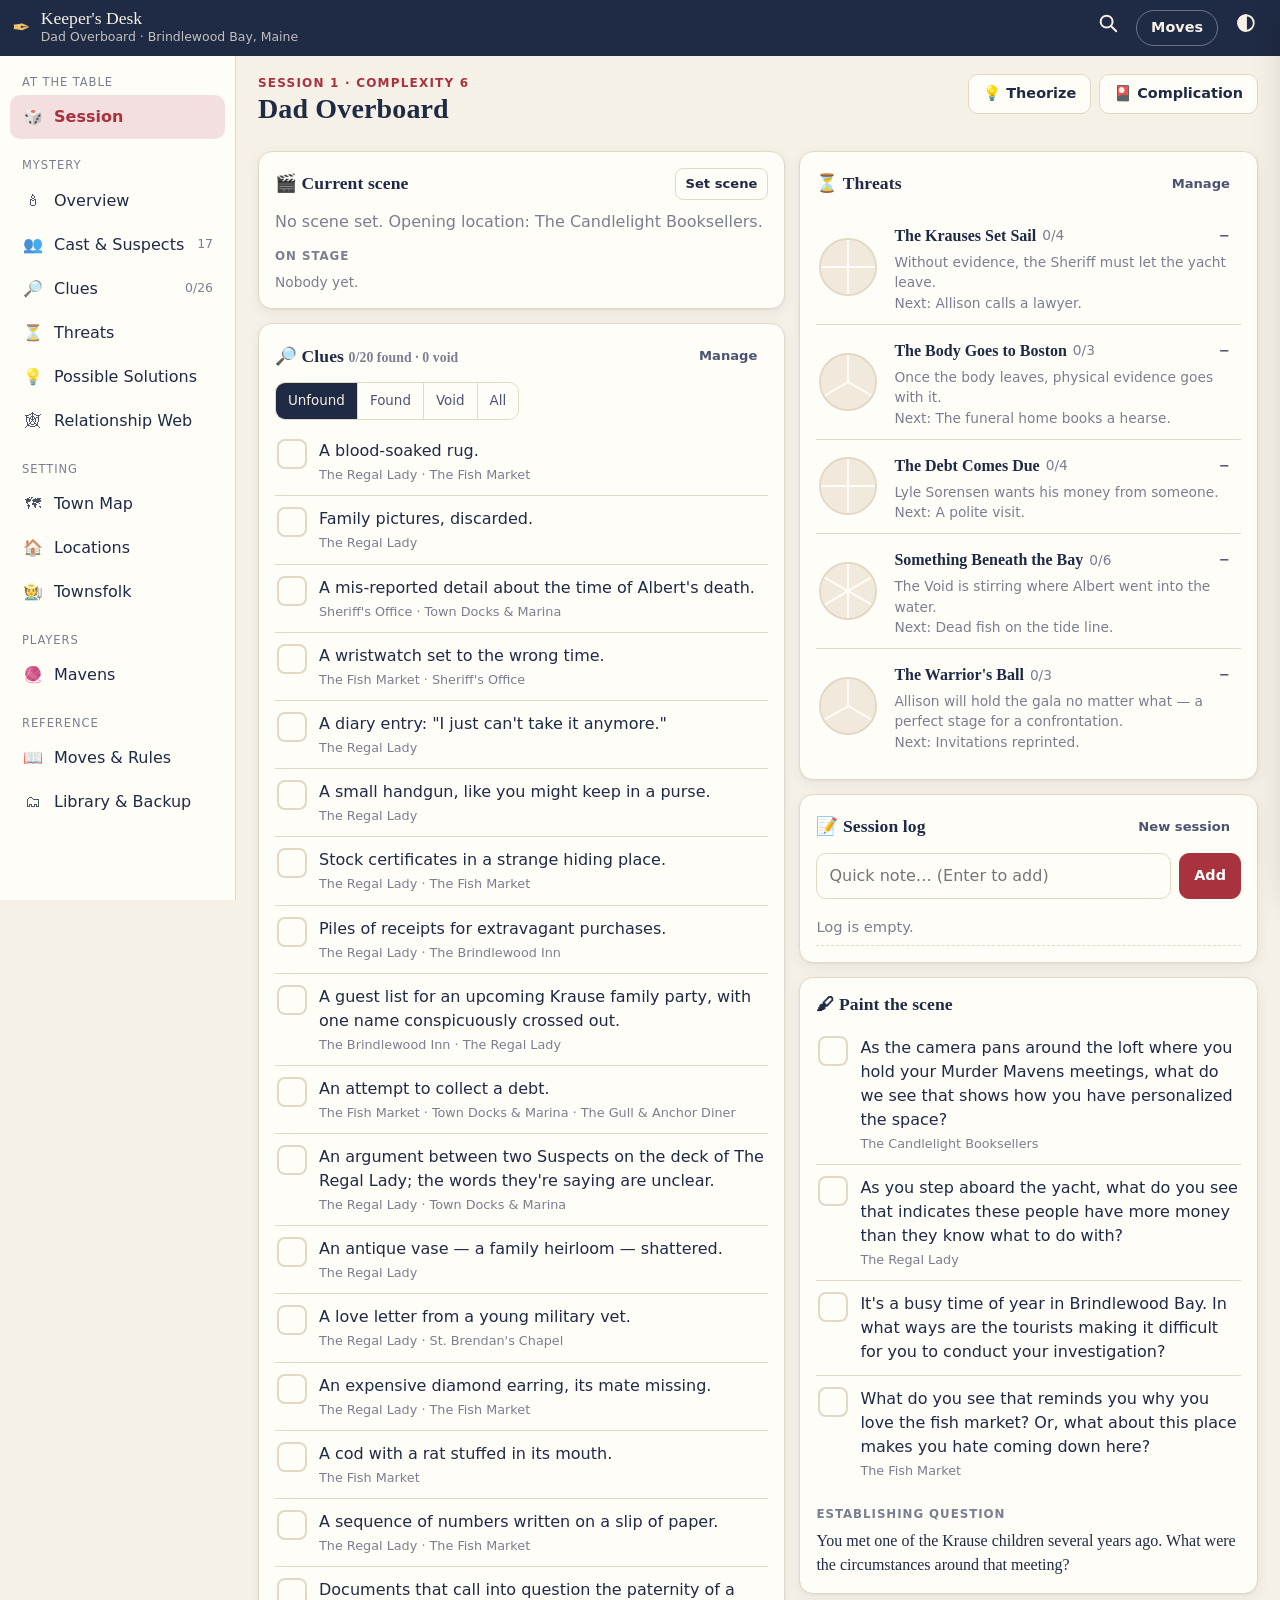
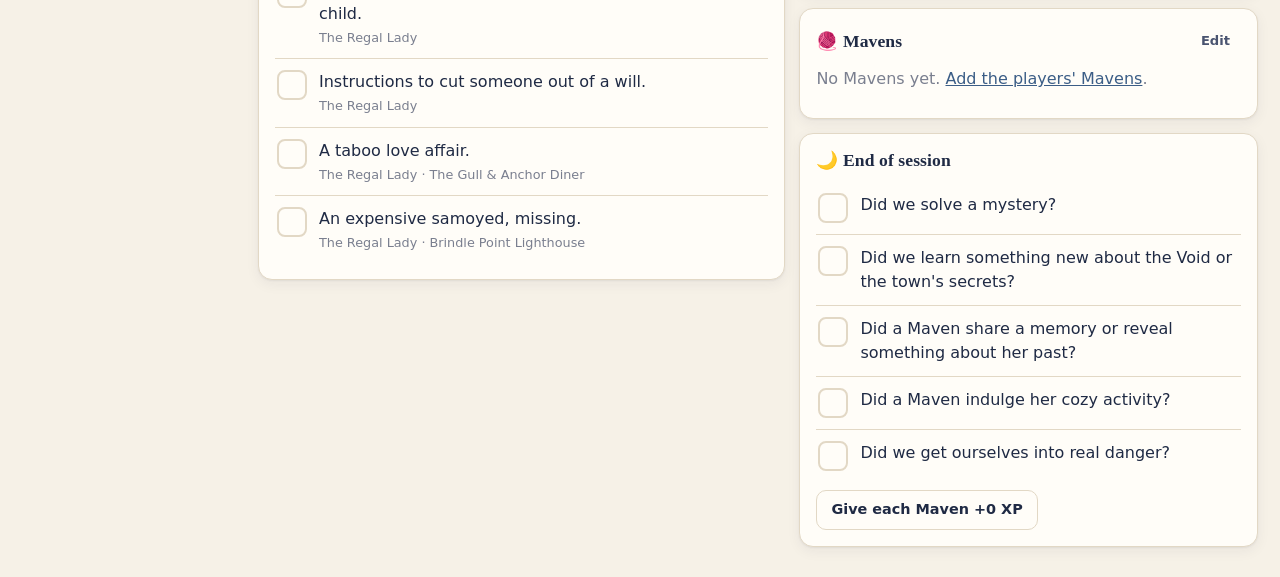
==== index.html @ 5a654341 "Add Keeper's Desk: offline GM prep/session tool with Dad Overboard Co-Authored-By: Claude Opus 5.5 <" ====
<!doctype html>
<html lang="en">
<head>
<meta charset="utf-8">
<meta name="viewport" content="width=device-width, initial-scale=1, viewport-fit=cover">
<meta name="theme-color" content="#1f2a44">
<meta name="apple-mobile-web-app-capable" content="yes">
<meta name="mobile-web-app-capable" content="yes">
<meta name="apple-mobile-web-app-status-bar-style" content="black-translucent">
<meta name="apple-mobile-web-app-title" content="Keeper's Desk">
<title>Keeper's Desk</title>
<link rel="manifest" href="manifest.webmanifest">
<link rel="icon" href="icons/icon.svg" type="image/svg+xml">
<link rel="apple-touch-icon" href="icons/icon-180.png">
<link rel="stylesheet" href="css/app.css">
</head>
<body>
<div id="app">
  <header class="topbar">
    <button class="icon-btn only-phone" data-act="nav-toggle" aria-label="Menu">☰</button>
    <div class="brand" data-act="go" data-to="#/play">
      <span class="brand-mark">✒</span>
      <span class="brand-text"><span class="brand-title">Keeper's Desk</span><span class="brand-sub" id="brandSub"></span></span>
    </div>
    <div class="top-actions">
      <button class="icon-btn" data-act="search" aria-label="Search"><svg width="22" height="22" viewBox="0 0 24 24" fill="none" stroke="currentColor" stroke-width="2.2" stroke-linecap="round"><circle cx="10.5" cy="10.5" r="6.5"/><path d="M15.5 15.5 21 21"/></svg></button>
      <button class="pill-btn" data-act="moves-sheet">Moves</button>
      <button class="icon-btn" data-act="theme" aria-label="Toggle theme"><svg width="22" height="22" viewBox="0 0 24 24" fill="none" stroke="currentColor" stroke-width="2"><circle cx="12" cy="12" r="8.5"/><path d="M12 3.5a8.5 8.5 0 0 0 0 17z" fill="currentColor"/></svg></button>
    </div>
  </header>
  <nav class="sidebar" id="sidebar"></nav>
  <main id="main" tabindex="-1"></main>
  <nav class="tabbar" id="tabbar"></nav>
</div>
<div class="scrim" id="scrim" data-act="close-overlays"></div>
<aside class="sheet" id="sheet" aria-hidden="true"></aside>
<dialog id="modal"></dialog>
<div id="toast" role="status"></div>
<script src="js/seed.js"></script>
<script src="js/app.js"></script>
</body>
</html>
---- css/app.css ----
:root {
  --paper: #f6f1e7;
  --card: #fffdf8;
  --card-2: #f1eadc;
  --ink: #1f2a44;
  --ink-2: #4a5470;
  --muted: #7a7f8f;
  --line: #e2d8c5;
  --accent: #a8323e;
  --accent-soft: #f4dfe0;
  --brass: #b8892f;
  --brass-soft: #f5ead2;
  --sea: #3b5d86;
  --sea-soft: #dde7f2;
  --void: #6b4c9a;
  --void-soft: #ebe3f5;
  --ok: #2f7a55;
  --ok-soft: #dcefe4;
  --water: #c9dbe9;
  --land: #ece2cc;
  --shadow: 0 1px 2px rgba(31,42,68,.06), 0 4px 14px rgba(31,42,68,.06);
  --radius: 14px;
  --serif: "Iowan Old Style", "Palatino Linotype", Palatino, "Book Antiqua", Georgia, serif;
  --sans: -apple-system, BlinkMacSystemFont, "Segoe UI", system-ui, Roboto, sans-serif;
  --top-h: 56px;
  --side-w: 236px;
  --tab-h: 62px;
  color-scheme: light;
}
@media (prefers-color-scheme: dark) {
  :root:not([data-theme="light"]) {
    --paper: #14171f; --card: #1c2029; --card-2: #232836; --ink: #ece6d8; --ink-2: #c4c0b6; --muted: #8d90a0;
    --line: #313748; --accent: #e0707b; --accent-soft: #3a2229; --brass: #e0b35a; --brass-soft: #33291a;
    --sea: #8fb3dc; --sea-soft: #1f2c3d; --void: #b39ae0; --void-soft: #2b2340; --ok: #6fc79a; --ok-soft: #1b3127;
    --water: #1c2a3a; --land: #2a2a2c; --shadow: 0 1px 2px rgba(0,0,0,.4); color-scheme: dark;
  }
}
:root[data-theme="dark"] {
  --paper: #14171f; --card: #1c2029; --card-2: #232836; --ink: #ece6d8; --ink-2: #c4c0b6; --muted: #8d90a0;
  --line: #313748; --accent: #e0707b; --accent-soft: #3a2229; --brass: #e0b35a; --brass-soft: #33291a;
  --sea: #8fb3dc; --sea-soft: #1f2c3d; --void: #b39ae0; --void-soft: #2b2340; --ok: #6fc79a; --ok-soft: #1b3127;
  --water: #1c2a3a; --land: #2a2a2c; --shadow: 0 1px 2px rgba(0,0,0,.4); color-scheme: dark;
}

* { box-sizing: border-box; }
html { -webkit-text-size-adjust: 100%; }
body {
  margin: 0; background: var(--paper); color: var(--ink); font: 16px/1.5 var(--sans);
  -webkit-tap-highlight-color: transparent; overscroll-behavior-y: none;
}
button, input, select, textarea { font: inherit; color: inherit; }
button { cursor: pointer; }
h1, h2, h3, h4 { font-family: var(--serif); font-weight: 600; line-height: 1.2; margin: 0 0 .4em; letter-spacing: .005em; }
h1 { font-size: 1.75rem; } h2 { font-size: 1.3rem; } h3 { font-size: 1.1rem; } h4 { font-size: 1rem; }
p { margin: 0 0 .7em; }
a { color: var(--sea); }
.pre { white-space: pre-line; }
.muted { color: var(--muted); }
.small { font-size: .86rem; }
.serif { font-family: var(--serif); }
.hidden { display: none !important; }

/* ---------- Layout ---------- */
.topbar {
  position: fixed; inset: 0 0 auto 0; height: calc(var(--top-h) + env(safe-area-inset-top));
  padding: env(safe-area-inset-top) max(12px, env(safe-area-inset-right)) 0 max(12px, env(safe-area-inset-left));
  display: flex; align-items: center; gap: 10px; background: var(--ink); color: #f6f1e7; z-index: 30;
}
:root[data-theme="dark"] .topbar { background: #0e1016; }
@media (prefers-color-scheme: dark) { :root:not([data-theme="light"]) .topbar { background: #0e1016; } }
.brand { display: flex; align-items: center; gap: 10px; cursor: pointer; min-width: 0; flex: 1; }
.brand-mark { font-size: 1.4rem; color: #e9c46a; }
.brand-text { display: flex; flex-direction: column; min-width: 0; }
.brand-title { font-family: var(--serif); font-size: 1.1rem; line-height: 1.1; }
.brand-sub { font-size: .78rem; opacity: .75; white-space: nowrap; overflow: hidden; text-overflow: ellipsis; }
.top-actions { display: flex; gap: 6px; align-items: center; }
.icon-btn { min-width: 44px; height: 44px; border: 0; border-radius: 10px; background: transparent; color: inherit; font-size: 1.3rem; }
.icon-btn:active { background: rgba(255,255,255,.12); }
.pill-btn { height: 36px; padding: 0 14px; border-radius: 18px; border: 1px solid rgba(255,255,255,.35); background: transparent; color: inherit; font-weight: 600; font-size: .9rem; }

.sidebar {
  position: fixed; top: calc(var(--top-h) + env(safe-area-inset-top)); bottom: 0; left: 0; width: var(--side-w);
  padding: 14px 10px calc(14px + env(safe-area-inset-bottom)) max(10px, env(safe-area-inset-left));
  overflow-y: auto; background: var(--card); border-right: 1px solid var(--line); z-index: 25;
}
.sidebar .group { margin-bottom: 14px; }
.sidebar .group-title { font-size: .72rem; text-transform: uppercase; letter-spacing: .08em; color: var(--muted); padding: 4px 12px; }
.sidebar a { display: flex; align-items: center; gap: 10px; padding: 10px 12px; border-radius: 10px; color: var(--ink); text-decoration: none; min-height: 44px; }
.sidebar a .ico { width: 22px; text-align: center; opacity: .8; }
.sidebar a.active { background: var(--accent-soft); color: var(--accent); font-weight: 600; }
.sidebar a .count { margin-left: auto; font-size: .78rem; color: var(--muted); }

main {
  padding: calc(var(--top-h) + env(safe-area-inset-top) + 18px) max(22px, env(safe-area-inset-right)) calc(30px + env(safe-area-inset-bottom)) calc(var(--side-w) + 22px);
  max-width: 1400px; outline: none;
}
.tabbar { display: none; }
.only-phone { display: none; }

@media (max-width: 760px) {
  .only-phone { display: inline-block; }
  .pill-btn { padding: 0 10px; }
  .sidebar { transform: translateX(-105%); transition: transform .22s ease; box-shadow: var(--shadow); width: 270px; }
  body.nav-open .sidebar { transform: none; }
  main { padding: calc(var(--top-h) + env(safe-area-inset-top) + 12px) max(16px, env(safe-area-inset-right)) calc(var(--tab-h) + env(safe-area-inset-bottom) + 20px) max(16px, env(safe-area-inset-left)); }
  .tabbar {
    display: flex; position: fixed; inset: auto 0 0 0; height: calc(var(--tab-h) + env(safe-area-inset-bottom));
    padding-bottom: env(safe-area-inset-bottom); background: var(--card); border-top: 1px solid var(--line); z-index: 28;
  }
  .tabbar a { flex: 1; display: flex; flex-direction: column; align-items: center; justify-content: center; gap: 2px; text-decoration: none; color: var(--muted); font-size: .7rem; }
  .tabbar a .ico { font-size: 1.25rem; line-height: 1; }
  .tabbar a.active { color: var(--accent); font-weight: 600; }
  h1 { font-size: 1.45rem; }
}

/* ---------- Building blocks ---------- */
.page-head { display: flex; align-items: flex-start; gap: 12px; margin-bottom: 14px; flex-wrap: wrap; }
.page-head .grow { flex: 1; min-width: 200px; }
.page-head .eyebrow { font-size: .75rem; letter-spacing: .1em; text-transform: uppercase; color: var(--accent); font-weight: 700; }
.subtabs { display: flex; gap: 6px; overflow-x: auto; margin: 0 0 16px; padding-bottom: 2px; scrollbar-width: none; }
.subtabs::-webkit-scrollbar { display: none; }
.subtabs a { flex: none; padding: 8px 14px; border-radius: 20px; background: var(--card); border: 1px solid var(--line); color: var(--ink-2); text-decoration: none; font-size: .9rem; min-height: 38px; display: inline-flex; align-items: center; }
.subtabs a.active { background: var(--ink); color: var(--paper); border-color: var(--ink); }

.card { background: var(--card); border: 1px solid var(--line); border-radius: var(--radius); padding: 16px; box-shadow: var(--shadow); margin-bottom: 14px; min-width: 0; }
.card.tight { padding: 12px; }
.card-head { display: flex; align-items: center; gap: 8px; margin-bottom: 10px; }
.card-head h2, .card-head h3 { margin: 0; flex: 1; }
.card.tap { cursor: pointer; }
.card.tap:active { transform: scale(.995); }

.grid { display: grid; gap: 14px; }
.grid > .card { margin-bottom: 0; }
.cols-2 { grid-template-columns: repeat(auto-fill, minmax(300px, 1fr)); }
.cols-3 { grid-template-columns: repeat(auto-fill, minmax(240px, 1fr)); }
.play-grid { display: grid; gap: 14px; grid-template-columns: minmax(0, 1.15fr) minmax(0, 1fr); align-items: start; }
.play-grid > div > .card:last-child { margin-bottom: 0; }
@media (max-width: 1050px) { .play-grid { grid-template-columns: 1fr; } }

.btn { display: inline-flex; align-items: center; justify-content: center; gap: 6px; min-height: 40px; padding: 0 14px; border-radius: 10px; border: 1px solid var(--line); background: var(--card); color: var(--ink); font-weight: 600; font-size: .9rem; text-decoration: none; white-space: nowrap; }
.btn:active { background: var(--card-2); }
.btn.primary { background: var(--accent); border-color: var(--accent); color: #fff; }
.btn.ghost { background: transparent; border-color: transparent; color: var(--ink-2); }
.btn.danger { color: var(--accent); }
.btn.sm { min-height: 32px; padding: 0 10px; font-size: .82rem; border-radius: 8px; }
.btn-row { display: flex; gap: 8px; flex-wrap: wrap; align-items: center; }

.badge { display: inline-flex; align-items: center; gap: 4px; font-size: .72rem; font-weight: 700; padding: 2px 8px; border-radius: 10px; background: var(--card-2); color: var(--ink-2); letter-spacing: .02em; vertical-align: middle; white-space: nowrap; }
.badge.suspect { background: var(--accent-soft); color: var(--accent); }
.badge.void { background: var(--void-soft); color: var(--void); }
.badge.added { background: var(--brass-soft); color: var(--brass); }
.badge.found { background: var(--ok-soft); color: var(--ok); }
.badge.sea { background: var(--sea-soft); color: var(--sea); }

.chips { display: flex; flex-wrap: wrap; gap: 6px; }
.chip { display: inline-flex; align-items: center; gap: 6px; padding: 5px 11px; border-radius: 16px; border: 1px solid var(--line); background: var(--card); font-size: .85rem; color: var(--ink-2); text-decoration: none; min-height: 32px; }
.chip.on { background: var(--ink); color: var(--paper); border-color: var(--ink); }
.chip.void { border-color: var(--void); color: var(--void); }
.chip.found { background: var(--ok-soft); border-color: var(--ok); color: var(--ok); }
.chip button { border: 0; background: none; padding: 0 0 0 2px; color: inherit; font-size: 1rem; line-height: 1; }

.quote { font-family: var(--serif); font-style: italic; font-size: 1.08rem; border-left: 3px solid var(--accent); padding: 4px 0 4px 14px; margin: 8px 0 12px; color: var(--ink); }
.quote.big { font-size: 1.3rem; }
.dl { display: grid; grid-template-columns: max-content 1fr; gap: 6px 14px; margin: 0; }
.dl dt { font-size: .75rem; text-transform: uppercase; letter-spacing: .06em; color: var(--muted); padding-top: 3px; }
.dl dd { margin: 0; }
@media (max-width: 480px) { .dl { grid-template-columns: 1fr; gap: 0 0; } .dl dd { margin-bottom: 8px; } }
.section-label { font-size: .74rem; text-transform: uppercase; letter-spacing: .08em; color: var(--muted); font-weight: 700; margin: 14px 0 6px; }
.hr { height: 1px; background: var(--line); margin: 14px 0; border: 0; }
.empty { padding: 22px; text-align: center; color: var(--muted); border: 1px dashed var(--line); border-radius: var(--radius); }
.note-banner { padding: 10px 14px; border-radius: 10px; background: var(--brass-soft); color: var(--ink-2); font-size: .86rem; margin-bottom: 14px; }

/* ---------- Lists ---------- */
.list { list-style: none; margin: 0; padding: 0; }
.list > li { display: flex; gap: 12px; align-items: flex-start; padding: 11px 2px; border-bottom: 1px solid var(--line); }
.list > li:last-child { border-bottom: 0; }
.list .body { flex: 1; min-width: 0; }
.list .meta { font-size: .8rem; color: var(--muted); margin-top: 2px; }
.check { flex: none; width: 30px; height: 30px; border-radius: 8px; border: 2px solid var(--line); background: var(--card); display: grid; place-items: center; font-size: 1rem; color: transparent; padding: 0; }
.check.on { background: var(--ok); border-color: var(--ok); color: #fff; }
.check.void.on { background: var(--void); border-color: var(--void); }
li.done .clue-text { color: var(--muted); }
.clue-text { cursor: pointer; }

/* ---------- Clocks ---------- */
.threat { display: flex; gap: 14px; align-items: center; padding: 10px 0; border-bottom: 1px solid var(--line); }
.threat:last-child { border-bottom: 0; }
.threat .body { flex: 1; min-width: 0; }
.clock { flex: none; width: 64px; height: 64px; cursor: pointer; }
.clock path { stroke: var(--card); stroke-width: 2; }
.clock .seg { fill: var(--card-2); }
.clock .seg.on { fill: var(--accent); }
.clock .ring { fill: none; stroke: var(--line); stroke-width: 2; }
.steps { margin: 6px 0 0; padding-left: 20px; font-size: .86rem; color: var(--ink-2); }
.steps li.on { color: var(--accent); font-weight: 600; }

/* ---------- Mavens ---------- */
.attrs { display: grid; grid-template-columns: repeat(5, 1fr); gap: 6px; margin: 8px 0; }
.attr { text-align: center; background: var(--card-2); border-radius: 10px; padding: 6px 2px; }
.attr .v { font-family: var(--serif); font-size: 1.3rem; font-weight: 700; }
.attr .k { font-size: .62rem; text-transform: uppercase; letter-spacing: .05em; color: var(--muted); }
.boxes { display: flex; gap: 5px; flex-wrap: wrap; }
.box { width: 28px; height: 28px; border-radius: 7px; border: 2px solid var(--line); background: var(--card); padding: 0; }
.box.on { background: var(--brass); border-color: var(--brass); }
.box.crown.on { background: var(--void); border-color: var(--void); }

/* ---------- Forms ---------- */
.field { margin-bottom: 14px; }
.field > label, .field > .lbl { display: block; font-size: .78rem; font-weight: 700; color: var(--ink-2); margin-bottom: 5px; text-transform: uppercase; letter-spacing: .05em; }
.field .hint { font-size: .78rem; color: var(--muted); margin-top: 3px; }
input[type=text], input[type=number], input[type=search], select, textarea {
  width: 100%; min-height: 44px; padding: 10px 12px; border: 1px solid var(--line); border-radius: 10px; background: var(--card); font-size: 16px;
}
textarea { min-height: 90px; resize: vertical; line-height: 1.45; }
input:focus, select:focus, textarea:focus { outline: 2px solid var(--sea); outline-offset: 0; border-color: var(--sea); }
.multi { display: flex; flex-wrap: wrap; gap: 6px; max-height: 220px; overflow-y: auto; padding: 8px; border: 1px solid var(--line); border-radius: 10px; }
.multi label { display: inline-flex; align-items: center; gap: 6px; padding: 6px 10px; border-radius: 16px; border: 1px solid var(--line); font-size: .86rem; cursor: pointer; }
.multi input { display: none; }
.multi label:has(input:checked) { background: var(--ink); color: var(--paper); border-color: var(--ink); }
.rows .row { display: flex; gap: 6px; margin-bottom: 6px; align-items: flex-start; }
.rows .row > * { flex: 1; }
.rows .row > .del { flex: none; width: 44px; height: 44px; border-radius: 10px; border: 1px solid var(--line); background: var(--card); color: var(--accent); }
.rows .row textarea { min-height: 44px; }
.attr-inputs { display: grid; grid-template-columns: repeat(5, 1fr); gap: 6px; }
.attr-inputs label { font-size: .65rem; text-transform: uppercase; color: var(--muted); display: block; text-align: center; }
.inline-input { display: flex; gap: 8px; }
.inline-input input { flex: 1; }
.seg-ctl { display: inline-flex; border: 1px solid var(--line); border-radius: 10px; overflow: hidden; }
.seg-ctl button { border: 0; background: var(--card); padding: 7px 12px; font-size: .84rem; min-height: 36px; color: var(--ink-2); }
.seg-ctl button + button { border-left: 1px solid var(--line); }
.seg-ctl button.on { background: var(--ink); color: var(--paper); }
.toolbar { display: flex; gap: 8px; flex-wrap: wrap; align-items: center; margin-bottom: 12px; }
.toolbar .grow { flex: 1; min-width: 160px; }

/* ---------- Modal / sheet ---------- */
dialog#modal {
  width: min(680px, calc(100vw - 24px)); max-height: calc(100dvh - 40px); padding: 0; border: 0; border-radius: 18px;
  background: var(--card); color: var(--ink); box-shadow: 0 20px 60px rgba(0,0,0,.35); overflow: hidden;
}
dialog#modal::backdrop { background: rgba(15,18,28,.5); }
dialog form.modal-inner, dialog .modal-inner { display: flex; flex-direction: column; max-height: calc(100dvh - 40px); margin: 0; }
.modal-head { display: flex; align-items: center; gap: 10px; padding: 14px 18px; border-bottom: 1px solid var(--line); }
.modal-head h2 { flex: 1; margin: 0; font-size: 1.2rem; }
.modal-body { padding: 18px; overflow-y: auto; -webkit-overflow-scrolling: touch; }
.modal-foot { display: flex; gap: 8px; padding: 12px 18px calc(12px + env(safe-area-inset-bottom)); border-top: 1px solid var(--line); justify-content: flex-end; flex-wrap: wrap; }
.modal-foot .spacer { flex: 1; }
@media (max-width: 760px) {
  dialog#modal { width: 100vw; max-width: 100vw; max-height: 92dvh; margin: auto 0 0 0; border-radius: 18px 18px 0 0; }
  dialog .modal-inner { max-height: 92dvh; }
}
.scrim { position: fixed; inset: 0; background: rgba(15,18,28,.45); opacity: 0; pointer-events: none; transition: opacity .2s; z-index: 40; }
body.nav-open .scrim, body.sheet-open .scrim { opacity: 1; pointer-events: auto; }
body.nav-open .scrim { z-index: 24; }
.sheet {
  position: fixed; top: 0; right: 0; bottom: 0; width: min(460px, 100vw); background: var(--card); z-index: 45; transform: translateX(105%);
  transition: transform .22s ease; display: flex; flex-direction: column; box-shadow: -10px 0 40px rgba(0,0,0,.2);
  padding-top: env(safe-area-inset-top);
}
body.sheet-open .sheet { transform: none; }
.sheet .sheet-head { display: flex; align-items: center; gap: 8px; padding: 12px 16px; border-bottom: 1px solid var(--line); }
.sheet .sheet-head h2 { flex: 1; margin: 0; }
.sheet .sheet-body { overflow-y: auto; padding: 14px 16px calc(20px + env(safe-area-inset-bottom)); flex: 1; }
.move { border-bottom: 1px solid var(--line); padding: 10px 0; }
.move:last-child { border-bottom: 0; }
.move summary { font-family: var(--serif); font-weight: 600; font-size: 1.05rem; cursor: pointer; list-style: none; display: flex; align-items: center; gap: 8px; min-height: 36px; }
.move summary::-webkit-details-marker { display: none; }
.move summary::after { content: "＋"; margin-left: auto; color: var(--muted); font-size: .9rem; }
.move[open] summary::after { content: "－"; }
.move .trigger { font-style: italic; color: var(--ink-2); margin: 6px 0; }
.move .gm { background: var(--sea-soft); border-radius: 10px; padding: 8px 12px; font-size: .88rem; margin-top: 8px; }
.move .gm b { color: var(--sea); }

#toast { position: fixed; left: 50%; bottom: calc(24px + env(safe-area-inset-bottom)); transform: translate(-50%, 30px); background: var(--ink); color: var(--paper); padding: 10px 18px; border-radius: 22px; font-size: .9rem; opacity: 0; transition: all .2s; z-index: 60; pointer-events: none; max-width: 90vw; }
#toast.show { opacity: 1; transform: translate(-50%, 0); }
@media (max-width: 760px) { #toast { bottom: calc(var(--tab-h) + 16px + env(safe-area-inset-bottom)); } }

/* ---------- Log ---------- */
.log { list-style: none; margin: 0; padding: 0; max-height: 420px; overflow-y: auto; }
.log li { display: flex; gap: 10px; padding: 7px 0; border-bottom: 1px dashed var(--line); font-size: .92rem; }
.log li .t { flex: none; width: 46px; color: var(--muted); font-variant-numeric: tabular-nums; font-size: .8rem; padding-top: 2px; }
.log li .x { flex: 1; min-width: 0; }
.log li.k-clue .x::before { content: "🔎 "; }
.log li.k-void .x::before { content: "🌀 "; }
.log li.k-theory .x::before { content: "💡 "; }
.log li.k-threat .x::before { content: "⏳ "; }
.log li.k-scene .x::before { content: "🎬 "; }
.log li.k-session { font-weight: 700; color: var(--accent); border-bottom: 2px solid var(--accent-soft); }
.log li button { border: 0; background: none; color: var(--muted); padding: 0 4px; }

/* ---------- Map & web ---------- */
.map-wrap { position: relative; border-radius: var(--radius); overflow: hidden; border: 1px solid var(--line); background: var(--water); }
.map-wrap svg { display: block; width: 100%; height: auto; touch-action: manipulation; }
.map-water { fill: var(--water); }
.map-land { fill: var(--land); stroke: var(--line); stroke-width: .3; }
.map-road { stroke: var(--line); stroke-width: .7; fill: none; stroke-linecap: round; }
.map-pin circle { fill: var(--sea); stroke: var(--card); stroke-width: .5; }
.map-pin.mys circle { fill: var(--accent); }
.map-pin.sel circle { fill: var(--brass); }
.map-pin text { font: 600 2.1px var(--sans); fill: var(--ink); paint-order: stroke; stroke: var(--land); stroke-width: .6px; }
.map-pin.water text { stroke: var(--water); }
.map-label { font: italic 3.4px var(--serif); fill: var(--sea); opacity: .7; }
.map-pin { cursor: pointer; }
.yacht .zone { fill: var(--card); stroke: var(--ink-2); stroke-width: .5; cursor: pointer; }
.yacht .zone.below { stroke-dasharray: 2 1.5; fill: var(--card-2); }
.yacht .zone.sel { fill: var(--brass-soft); stroke: var(--brass); stroke-width: 1; }
.yacht .zone.hasclue { fill: var(--accent-soft); }
.yacht text { font: 600 3.3px var(--sans); fill: var(--ink); pointer-events: none; }
.yacht .hull { fill: var(--card-2); stroke: var(--ink); stroke-width: 1; }
.web-wrap { border: 1px solid var(--line); border-radius: var(--radius); background: var(--card); overflow: hidden; }
.web-wrap svg { display: block; width: 100%; height: auto; }
.web-node circle { stroke: var(--card); stroke-width: 2; cursor: pointer; }
.web-node text { font: 600 12px var(--sans); fill: var(--ink); text-anchor: middle; paint-order: stroke; stroke: var(--card); stroke-width: 4px; pointer-events: none; }
.web-node .role { font-weight: 400; font-size: 10px; fill: var(--muted); }
.web-edge { fill: none; stroke-width: 2; opacity: .75; }
.web-edge.secret { stroke-dasharray: 6 4; }
.web-elabel { font: 10.5px var(--sans); fill: var(--ink-2); text-anchor: middle; paint-order: stroke; stroke: var(--card); stroke-width: 4px; pointer-events: none; }
.web-dim { opacity: .12; }
.legend { display: flex; flex-wrap: wrap; gap: 10px; font-size: .8rem; color: var(--ink-2); margin: 8px 0; }
.legend span::before { content: ""; display: inline-block; width: 16px; height: 3px; margin-right: 5px; vertical-align: middle; background: var(--c); }

/* ---------- Search ---------- */
.search-results .res { display: block; padding: 10px 4px; border-bottom: 1px solid var(--line); text-decoration: none; color: var(--ink); }
.search-results .res .k { font-size: .7rem; text-transform: uppercase; letter-spacing: .06em; color: var(--muted); }
mark { background: var(--brass-soft); color: inherit; border-radius: 3px; }

/* ---------- Odds ---------- */
.odds { display: grid; grid-template-columns: repeat(4, 1fr); gap: 6px; margin: 10px 0; }
.odds div { text-align: center; border-radius: 10px; padding: 8px 4px; background: var(--card-2); }
.odds b { display: block; font-family: var(--serif); font-size: 1.25rem; }
.odds span { font-size: .7rem; color: var(--muted); }
.odds .o4 b { color: var(--ok); } .odds .o1 b { color: var(--accent); }
.big-num { font-family: var(--serif); font-size: 2.2rem; font-weight: 700; line-height: 1; }

@media print {
  .topbar, .sidebar, .tabbar, .btn, .subtabs { display: none !important; }
  main { padding: 0; }
  .card { break-inside: avoid; box-shadow: none; }
}
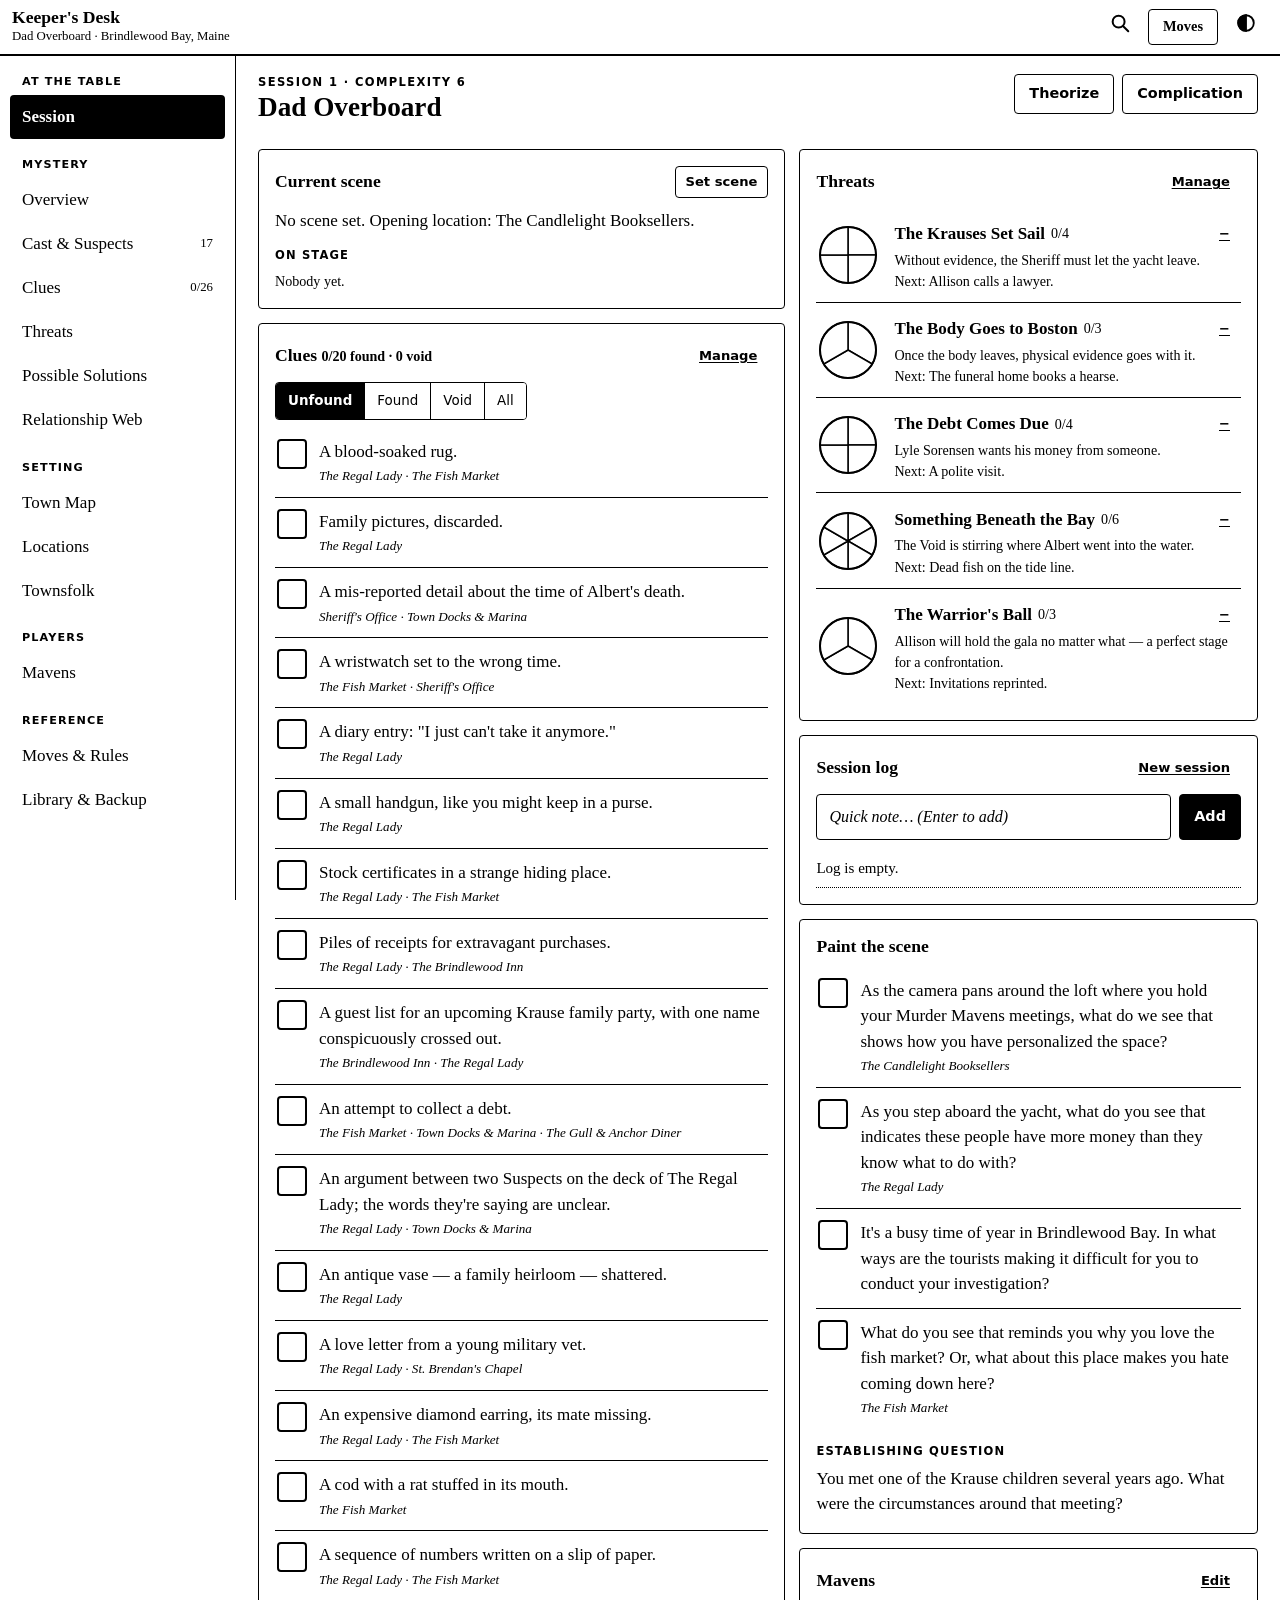
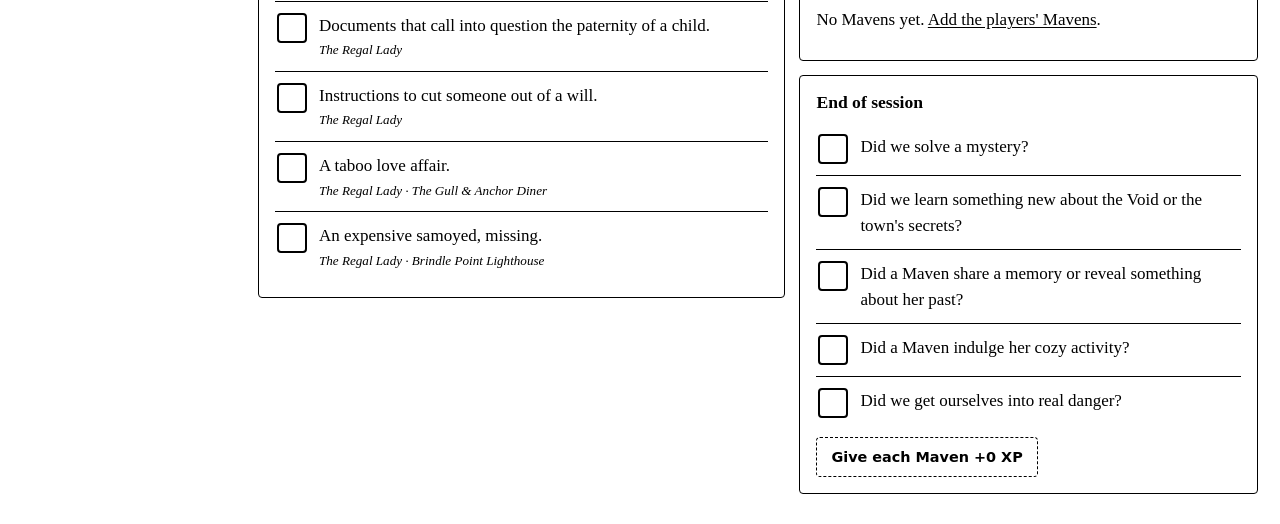
==== commit d0d99700: "Minimal pure black & white UI for eInk tablets Replace colour palette with two tokens (black/white)," ====
--- a/index.html
+++ b/index.html
@@ -3,10 +3,10 @@
 <head>
 <meta charset="utf-8">
 <meta name="viewport" content="width=device-width, initial-scale=1, viewport-fit=cover">
-<meta name="theme-color" content="#1f2a44">
+<meta name="theme-color" content="#ffffff">
 <meta name="apple-mobile-web-app-capable" content="yes">
 <meta name="mobile-web-app-capable" content="yes">
-<meta name="apple-mobile-web-app-status-bar-style" content="black-translucent">
+<meta name="apple-mobile-web-app-status-bar-style" content="default">
 <meta name="apple-mobile-web-app-title" content="Keeper's Desk">
 <title>Keeper's Desk</title>
 <link rel="manifest" href="manifest.webmanifest">
@@ -19,13 +19,12 @@
   <header class="topbar">
     <button class="icon-btn only-phone" data-act="nav-toggle" aria-label="Menu">☰</button>
     <div class="brand" data-act="go" data-to="#/play">
-      <span class="brand-mark">✒</span>
       <span class="brand-text"><span class="brand-title">Keeper's Desk</span><span class="brand-sub" id="brandSub"></span></span>
     </div>
     <div class="top-actions">
       <button class="icon-btn" data-act="search" aria-label="Search"><svg width="22" height="22" viewBox="0 0 24 24" fill="none" stroke="currentColor" stroke-width="2.2" stroke-linecap="round"><circle cx="10.5" cy="10.5" r="6.5"/><path d="M15.5 15.5 21 21"/></svg></button>
       <button class="pill-btn" data-act="moves-sheet">Moves</button>
-      <button class="icon-btn" data-act="theme" aria-label="Toggle theme"><svg width="22" height="22" viewBox="0 0 24 24" fill="none" stroke="currentColor" stroke-width="2"><circle cx="12" cy="12" r="8.5"/><path d="M12 3.5a8.5 8.5 0 0 0 0 17z" fill="currentColor"/></svg></button>
+      <button class="icon-btn" data-act="theme" aria-label="Invert colours"><svg width="22" height="22" viewBox="0 0 24 24" fill="none" stroke="currentColor" stroke-width="2"><circle cx="12" cy="12" r="8.5"/><path d="M12 3.5a8.5 8.5 0 0 0 0 17z" fill="currentColor"/></svg></button>
     </div>
   </header>
   <nav class="sidebar" id="sidebar"></nav>
--- a/css/app.css
+++ b/css/app.css
@@ -1,94 +1,71 @@
+/* Keeper's Desk — minimal, pure black & white (eInk-friendly).
+   Two tokens only: --fg and --bg. Legacy names map onto them so inline styles stay monochrome.
+   No shadows, gradients, greys, transparency or motion. State is shown by fill/inversion, weight, border style. */
 :root {
-  --paper: #f6f1e7;
-  --card: #fffdf8;
-  --card-2: #f1eadc;
-  --ink: #1f2a44;
-  --ink-2: #4a5470;
-  --muted: #7a7f8f;
-  --line: #e2d8c5;
-  --accent: #a8323e;
-  --accent-soft: #f4dfe0;
-  --brass: #b8892f;
-  --brass-soft: #f5ead2;
-  --sea: #3b5d86;
-  --sea-soft: #dde7f2;
-  --void: #6b4c9a;
-  --void-soft: #ebe3f5;
-  --ok: #2f7a55;
-  --ok-soft: #dcefe4;
-  --water: #c9dbe9;
-  --land: #ece2cc;
-  --shadow: 0 1px 2px rgba(31,42,68,.06), 0 4px 14px rgba(31,42,68,.06);
-  --radius: 14px;
+  --fg: #000;
+  --bg: #fff;
   --serif: "Iowan Old Style", "Palatino Linotype", Palatino, "Book Antiqua", Georgia, serif;
   --sans: -apple-system, BlinkMacSystemFont, "Segoe UI", system-ui, Roboto, sans-serif;
   --top-h: 56px;
   --side-w: 236px;
-  --tab-h: 62px;
+  --tab-h: 58px;
+  --radius: 4px;
   color-scheme: light;
 }
-@media (prefers-color-scheme: dark) {
-  :root:not([data-theme="light"]) {
-    --paper: #14171f; --card: #1c2029; --card-2: #232836; --ink: #ece6d8; --ink-2: #c4c0b6; --muted: #8d90a0;
-    --line: #313748; --accent: #e0707b; --accent-soft: #3a2229; --brass: #e0b35a; --brass-soft: #33291a;
-    --sea: #8fb3dc; --sea-soft: #1f2c3d; --void: #b39ae0; --void-soft: #2b2340; --ok: #6fc79a; --ok-soft: #1b3127;
-    --water: #1c2a3a; --land: #2a2a2c; --shadow: 0 1px 2px rgba(0,0,0,.4); color-scheme: dark;
-  }
-}
-:root[data-theme="dark"] {
-  --paper: #14171f; --card: #1c2029; --card-2: #232836; --ink: #ece6d8; --ink-2: #c4c0b6; --muted: #8d90a0;
-  --line: #313748; --accent: #e0707b; --accent-soft: #3a2229; --brass: #e0b35a; --brass-soft: #33291a;
-  --sea: #8fb3dc; --sea-soft: #1f2c3d; --void: #b39ae0; --void-soft: #2b2340; --ok: #6fc79a; --ok-soft: #1b3127;
-  --water: #1c2a3a; --land: #2a2a2c; --shadow: 0 1px 2px rgba(0,0,0,.4); color-scheme: dark;
-}
-
-* { box-sizing: border-box; }
-html { -webkit-text-size-adjust: 100%; }
+:root[data-theme="dark"] { --fg: #fff; --bg: #000; color-scheme: dark; }
+:root {
+  --ink: var(--fg); --ink-2: var(--fg); --muted: var(--fg); --line: var(--fg);
+  --accent: var(--fg); --brass: var(--fg); --sea: var(--fg); --void: var(--fg); --ok: var(--fg);
+  --paper: var(--bg); --card: var(--bg); --card-2: var(--bg); --water: var(--bg); --land: var(--bg);
+  --accent-soft: var(--bg); --brass-soft: var(--bg); --sea-soft: var(--bg); --void-soft: var(--bg); --ok-soft: var(--bg);
+}
+
+*, *::before, *::after { box-sizing: border-box; transition: none !important; animation: none !important; box-shadow: none !important; text-shadow: none !important; }
+html { -webkit-text-size-adjust: 100%; scroll-behavior: auto; }
 body {
-  margin: 0; background: var(--paper); color: var(--ink); font: 16px/1.5 var(--sans);
+  margin: 0; background: var(--bg); color: var(--fg); font: 17px/1.5 var(--serif);
   -webkit-tap-highlight-color: transparent; overscroll-behavior-y: none;
 }
 button, input, select, textarea { font: inherit; color: inherit; }
 button { cursor: pointer; }
-h1, h2, h3, h4 { font-family: var(--serif); font-weight: 600; line-height: 1.2; margin: 0 0 .4em; letter-spacing: .005em; }
-h1 { font-size: 1.75rem; } h2 { font-size: 1.3rem; } h3 { font-size: 1.1rem; } h4 { font-size: 1rem; }
+h1, h2, h3, h4 { font-family: var(--serif); font-weight: 700; line-height: 1.2; margin: 0 0 .4em; }
+h1 { font-size: 1.7rem; } h2 { font-size: 1.3rem; } h3 { font-size: 1.1rem; } h4 { font-size: 1rem; }
 p { margin: 0 0 .7em; }
-a { color: var(--sea); }
+a { color: var(--fg); text-decoration: underline; text-underline-offset: 2px; }
 .pre { white-space: pre-line; }
-.muted { color: var(--muted); }
-.small { font-size: .86rem; }
+.muted { color: var(--fg); }
+.small { font-size: .88rem; }
 .serif { font-family: var(--serif); }
 .hidden { display: none !important; }
+:focus-visible { outline: 2px solid var(--fg); outline-offset: 2px; }
 
 /* ---------- Layout ---------- */
 .topbar {
   position: fixed; inset: 0 0 auto 0; height: calc(var(--top-h) + env(safe-area-inset-top));
   padding: env(safe-area-inset-top) max(12px, env(safe-area-inset-right)) 0 max(12px, env(safe-area-inset-left));
-  display: flex; align-items: center; gap: 10px; background: var(--ink); color: #f6f1e7; z-index: 30;
-}
-:root[data-theme="dark"] .topbar { background: #0e1016; }
-@media (prefers-color-scheme: dark) { :root:not([data-theme="light"]) .topbar { background: #0e1016; } }
+  display: flex; align-items: center; gap: 10px; background: var(--bg); color: var(--fg); border-bottom: 2px solid var(--fg); z-index: 30;
+}
 .brand { display: flex; align-items: center; gap: 10px; cursor: pointer; min-width: 0; flex: 1; }
-.brand-mark { font-size: 1.4rem; color: #e9c46a; }
+.brand-mark { display: none; }
 .brand-text { display: flex; flex-direction: column; min-width: 0; }
-.brand-title { font-family: var(--serif); font-size: 1.1rem; line-height: 1.1; }
-.brand-sub { font-size: .78rem; opacity: .75; white-space: nowrap; overflow: hidden; text-overflow: ellipsis; }
+.brand-title { font-family: var(--serif); font-weight: 700; font-size: 1.1rem; line-height: 1.1; }
+.brand-sub { font-size: .8rem; white-space: nowrap; overflow: hidden; text-overflow: ellipsis; }
 .top-actions { display: flex; gap: 6px; align-items: center; }
-.icon-btn { min-width: 44px; height: 44px; border: 0; border-radius: 10px; background: transparent; color: inherit; font-size: 1.3rem; }
-.icon-btn:active { background: rgba(255,255,255,.12); }
-.pill-btn { height: 36px; padding: 0 14px; border-radius: 18px; border: 1px solid rgba(255,255,255,.35); background: transparent; color: inherit; font-weight: 600; font-size: .9rem; }
+.icon-btn { min-width: 44px; height: 44px; border: 0; border-radius: var(--radius); background: transparent; color: inherit; font-size: 1.3rem; }
+.icon-btn:active { background: var(--fg); color: var(--bg); }
+.pill-btn { height: 36px; padding: 0 14px; border-radius: var(--radius); border: 1px solid var(--fg); background: transparent; color: inherit; font-weight: 700; font-size: .9rem; }
+.pill-btn:active { background: var(--fg); color: var(--bg); }
 
 .sidebar {
   position: fixed; top: calc(var(--top-h) + env(safe-area-inset-top)); bottom: 0; left: 0; width: var(--side-w);
   padding: 14px 10px calc(14px + env(safe-area-inset-bottom)) max(10px, env(safe-area-inset-left));
-  overflow-y: auto; background: var(--card); border-right: 1px solid var(--line); z-index: 25;
+  overflow-y: auto; background: var(--bg); border-right: 1px solid var(--fg); z-index: 25;
 }
 .sidebar .group { margin-bottom: 14px; }
-.sidebar .group-title { font-size: .72rem; text-transform: uppercase; letter-spacing: .08em; color: var(--muted); padding: 4px 12px; }
-.sidebar a { display: flex; align-items: center; gap: 10px; padding: 10px 12px; border-radius: 10px; color: var(--ink); text-decoration: none; min-height: 44px; }
-.sidebar a .ico { width: 22px; text-align: center; opacity: .8; }
-.sidebar a.active { background: var(--accent-soft); color: var(--accent); font-weight: 600; }
-.sidebar a .count { margin-left: auto; font-size: .78rem; color: var(--muted); }
+.sidebar .group-title { font-family: var(--sans); font-size: .7rem; text-transform: uppercase; letter-spacing: .1em; font-weight: 700; padding: 4px 12px; }
+.sidebar a { display: flex; align-items: center; gap: 10px; padding: 9px 12px; border-radius: var(--radius); color: var(--fg); text-decoration: none; min-height: 44px; }
+.sidebar a.active { background: var(--fg); color: var(--bg); font-weight: 700; }
+.sidebar a .count { margin-left: auto; font-size: .8rem; font-variant-numeric: tabular-nums; }
 
 main {
   padding: calc(var(--top-h) + env(safe-area-inset-top) + 18px) max(22px, env(safe-area-inset-right)) calc(30px + env(safe-area-inset-bottom)) calc(var(--side-w) + 22px);
@@ -100,34 +77,33 @@
 @media (max-width: 760px) {
   .only-phone { display: inline-block; }
   .pill-btn { padding: 0 10px; }
-  .sidebar { transform: translateX(-105%); transition: transform .22s ease; box-shadow: var(--shadow); width: 270px; }
-  body.nav-open .sidebar { transform: none; }
+  .sidebar { display: none; width: 270px; border-right: 2px solid var(--fg); }
+  body.nav-open .sidebar { display: block; }
   main { padding: calc(var(--top-h) + env(safe-area-inset-top) + 12px) max(16px, env(safe-area-inset-right)) calc(var(--tab-h) + env(safe-area-inset-bottom) + 20px) max(16px, env(safe-area-inset-left)); }
   .tabbar {
     display: flex; position: fixed; inset: auto 0 0 0; height: calc(var(--tab-h) + env(safe-area-inset-bottom));
-    padding-bottom: env(safe-area-inset-bottom); background: var(--card); border-top: 1px solid var(--line); z-index: 28;
+    padding-bottom: env(safe-area-inset-bottom); background: var(--bg); border-top: 2px solid var(--fg); z-index: 28;
   }
-  .tabbar a { flex: 1; display: flex; flex-direction: column; align-items: center; justify-content: center; gap: 2px; text-decoration: none; color: var(--muted); font-size: .7rem; }
-  .tabbar a .ico { font-size: 1.25rem; line-height: 1; }
-  .tabbar a.active { color: var(--accent); font-weight: 600; }
+  .tabbar a { flex: 1; display: flex; align-items: center; justify-content: center; text-decoration: none; color: var(--fg); font-size: .85rem; }
+  .tabbar a.active { background: var(--fg); color: var(--bg); font-weight: 700; }
   h1 { font-size: 1.45rem; }
 }
 
 /* ---------- Building blocks ---------- */
 .page-head { display: flex; align-items: flex-start; gap: 12px; margin-bottom: 14px; flex-wrap: wrap; }
 .page-head .grow { flex: 1; min-width: 200px; }
-.page-head .eyebrow { font-size: .75rem; letter-spacing: .1em; text-transform: uppercase; color: var(--accent); font-weight: 700; }
-.subtabs { display: flex; gap: 6px; overflow-x: auto; margin: 0 0 16px; padding-bottom: 2px; scrollbar-width: none; }
+.page-head .eyebrow { font-family: var(--sans); font-size: .72rem; letter-spacing: .12em; text-transform: uppercase; font-weight: 700; }
+.subtabs { display: flex; gap: 0; overflow-x: auto; margin: 0 0 16px; border-bottom: 1px solid var(--fg); scrollbar-width: none; }
 .subtabs::-webkit-scrollbar { display: none; }
-.subtabs a { flex: none; padding: 8px 14px; border-radius: 20px; background: var(--card); border: 1px solid var(--line); color: var(--ink-2); text-decoration: none; font-size: .9rem; min-height: 38px; display: inline-flex; align-items: center; }
-.subtabs a.active { background: var(--ink); color: var(--paper); border-color: var(--ink); }
-
-.card { background: var(--card); border: 1px solid var(--line); border-radius: var(--radius); padding: 16px; box-shadow: var(--shadow); margin-bottom: 14px; min-width: 0; }
+.subtabs a { flex: none; padding: 8px 14px; color: var(--fg); text-decoration: none; font-size: .92rem; min-height: 40px; display: inline-flex; align-items: center; border-bottom: 3px solid transparent; }
+.subtabs a.active { border-bottom-color: var(--fg); font-weight: 700; }
+
+.card { background: var(--bg); border: 1px solid var(--fg); border-radius: var(--radius); padding: 16px; margin-bottom: 14px; min-width: 0; }
 .card.tight { padding: 12px; }
 .card-head { display: flex; align-items: center; gap: 8px; margin-bottom: 10px; }
 .card-head h2, .card-head h3 { margin: 0; flex: 1; }
 .card.tap { cursor: pointer; }
-.card.tap:active { transform: scale(.995); }
+.card.tap:active { outline: 2px solid var(--fg); }
 
 .grid { display: grid; gap: 14px; }
 .grid > .card { margin-bottom: 0; }
@@ -137,202 +113,221 @@
 .play-grid > div > .card:last-child { margin-bottom: 0; }
 @media (max-width: 1050px) { .play-grid { grid-template-columns: 1fr; } }
 
-.btn { display: inline-flex; align-items: center; justify-content: center; gap: 6px; min-height: 40px; padding: 0 14px; border-radius: 10px; border: 1px solid var(--line); background: var(--card); color: var(--ink); font-weight: 600; font-size: .9rem; text-decoration: none; white-space: nowrap; }
-.btn:active { background: var(--card-2); }
-.btn.primary { background: var(--accent); border-color: var(--accent); color: #fff; }
-.btn.ghost { background: transparent; border-color: transparent; color: var(--ink-2); }
-.btn.danger { color: var(--accent); }
-.btn.sm { min-height: 32px; padding: 0 10px; font-size: .82rem; border-radius: 8px; }
+.btn { display: inline-flex; align-items: center; justify-content: center; gap: 6px; min-height: 40px; padding: 0 14px; border-radius: var(--radius); border: 1px solid var(--fg); background: var(--bg); color: var(--fg); font-family: var(--sans); font-weight: 600; font-size: .9rem; text-decoration: none; white-space: nowrap; }
+.btn:active, .btn.primary { background: var(--fg); color: var(--bg); }
+.btn.primary:active { background: var(--bg); color: var(--fg); }
+.btn.ghost { border-color: transparent; text-decoration: underline; text-underline-offset: 2px; }
+.btn.danger { border-width: 2px; }
+.btn:disabled { border-style: dashed; cursor: default; }
+.btn.sm { min-height: 32px; padding: 0 10px; font-size: .82rem; }
 .btn-row { display: flex; gap: 8px; flex-wrap: wrap; align-items: center; }
 
-.badge { display: inline-flex; align-items: center; gap: 4px; font-size: .72rem; font-weight: 700; padding: 2px 8px; border-radius: 10px; background: var(--card-2); color: var(--ink-2); letter-spacing: .02em; vertical-align: middle; white-space: nowrap; }
-.badge.suspect { background: var(--accent-soft); color: var(--accent); }
-.badge.void { background: var(--void-soft); color: var(--void); }
-.badge.added { background: var(--brass-soft); color: var(--brass); }
-.badge.found { background: var(--ok-soft); color: var(--ok); }
-.badge.sea { background: var(--sea-soft); color: var(--sea); }
+.badge { display: inline-flex; align-items: center; gap: 4px; font-family: var(--sans); font-size: .72rem; font-weight: 700; padding: 1px 7px; border-radius: var(--radius); border: 1px solid var(--fg); background: var(--bg); color: var(--fg); vertical-align: middle; white-space: nowrap; }
+.badge.suspect { background: var(--fg); color: var(--bg); }
+.badge.void, .badge.added { border-style: dashed; }
+.badge.found { border-width: 2px; }
+.badge.sea { border-color: transparent; padding-left: 0; }
 
 .chips { display: flex; flex-wrap: wrap; gap: 6px; }
-.chip { display: inline-flex; align-items: center; gap: 6px; padding: 5px 11px; border-radius: 16px; border: 1px solid var(--line); background: var(--card); font-size: .85rem; color: var(--ink-2); text-decoration: none; min-height: 32px; }
-.chip.on { background: var(--ink); color: var(--paper); border-color: var(--ink); }
-.chip.void { border-color: var(--void); color: var(--void); }
-.chip.found { background: var(--ok-soft); border-color: var(--ok); color: var(--ok); }
+.chip { display: inline-flex; align-items: center; gap: 6px; padding: 4px 11px; border-radius: var(--radius); border: 1px solid var(--fg); background: var(--bg); font-size: .88rem; color: var(--fg); text-decoration: none; min-height: 32px; }
+.chip.on { background: var(--fg); color: var(--bg); }
+.chip.void { border-style: dashed; }
+.chip.found { border-width: 2px; font-weight: 700; }
 .chip button { border: 0; background: none; padding: 0 0 0 2px; color: inherit; font-size: 1rem; line-height: 1; }
-
-.quote { font-family: var(--serif); font-style: italic; font-size: 1.08rem; border-left: 3px solid var(--accent); padding: 4px 0 4px 14px; margin: 8px 0 12px; color: var(--ink); }
+.chip input[type=checkbox] { accent-color: var(--fg); }
+
+.quote { font-family: var(--serif); font-style: italic; font-size: 1.08rem; border-left: 3px solid var(--fg); padding: 4px 0 4px 14px; margin: 8px 0 12px; }
 .quote.big { font-size: 1.3rem; }
 .dl { display: grid; grid-template-columns: max-content 1fr; gap: 6px 14px; margin: 0; }
-.dl dt { font-size: .75rem; text-transform: uppercase; letter-spacing: .06em; color: var(--muted); padding-top: 3px; }
+.dl dt { font-family: var(--sans); font-size: .72rem; text-transform: uppercase; letter-spacing: .08em; font-weight: 700; padding-top: 4px; }
 .dl dd { margin: 0; }
 @media (max-width: 480px) { .dl { grid-template-columns: 1fr; gap: 0 0; } .dl dd { margin-bottom: 8px; } }
-.section-label { font-size: .74rem; text-transform: uppercase; letter-spacing: .08em; color: var(--muted); font-weight: 700; margin: 14px 0 6px; }
-.hr { height: 1px; background: var(--line); margin: 14px 0; border: 0; }
-.empty { padding: 22px; text-align: center; color: var(--muted); border: 1px dashed var(--line); border-radius: var(--radius); }
-.note-banner { padding: 10px 14px; border-radius: 10px; background: var(--brass-soft); color: var(--ink-2); font-size: .86rem; margin-bottom: 14px; }
+.section-label { font-family: var(--sans); font-size: .72rem; text-transform: uppercase; letter-spacing: .1em; font-weight: 700; margin: 14px 0 6px; }
+.hr { height: 0; background: none; border: 0; border-top: 1px solid var(--fg); margin: 14px 0; }
+.empty { padding: 22px; text-align: center; border: 1px dashed var(--fg); border-radius: var(--radius); }
+.note-banner { padding: 10px 14px; border: 1px dashed var(--fg); border-radius: var(--radius); font-size: .88rem; margin-bottom: 14px; }
 
 /* ---------- Lists ---------- */
 .list { list-style: none; margin: 0; padding: 0; }
-.list > li { display: flex; gap: 12px; align-items: flex-start; padding: 11px 2px; border-bottom: 1px solid var(--line); }
+.list > li { display: flex; gap: 12px; align-items: flex-start; padding: 11px 2px; border-bottom: 1px solid var(--fg); }
 .list > li:last-child { border-bottom: 0; }
+.list > li.sel { outline: 2px solid var(--fg); outline-offset: -2px; padding-left: 8px; }
 .list .body { flex: 1; min-width: 0; }
-.list .meta { font-size: .8rem; color: var(--muted); margin-top: 2px; }
-.check { flex: none; width: 30px; height: 30px; border-radius: 8px; border: 2px solid var(--line); background: var(--card); display: grid; place-items: center; font-size: 1rem; color: transparent; padding: 0; }
-.check.on { background: var(--ok); border-color: var(--ok); color: #fff; }
-.check.void.on { background: var(--void); border-color: var(--void); }
-li.done .clue-text { color: var(--muted); }
+.list .meta { font-size: .82rem; margin-top: 2px; font-style: italic; }
+.check { flex: none; width: 30px; height: 30px; border-radius: var(--radius); border: 2px solid var(--fg); background: var(--bg); display: grid; place-items: center; font-size: 1rem; color: transparent; padding: 0; }
+.check.on { background: var(--fg); color: var(--bg); }
+.check.void { border-style: dashed; }
+.check.void.on { border-style: solid; }
+li.done .clue-text { text-decoration: line-through; }
 .clue-text { cursor: pointer; }
 
 /* ---------- Clocks ---------- */
-.threat { display: flex; gap: 14px; align-items: center; padding: 10px 0; border-bottom: 1px solid var(--line); }
+.threat { display: flex; gap: 14px; align-items: center; padding: 10px 0; border-bottom: 1px solid var(--fg); }
 .threat:last-child { border-bottom: 0; }
 .threat .body { flex: 1; min-width: 0; }
 .clock { flex: none; width: 64px; height: 64px; cursor: pointer; }
-.clock path { stroke: var(--card); stroke-width: 2; }
-.clock .seg { fill: var(--card-2); }
-.clock .seg.on { fill: var(--accent); }
-.clock .ring { fill: none; stroke: var(--line); stroke-width: 2; }
-.steps { margin: 6px 0 0; padding-left: 20px; font-size: .86rem; color: var(--ink-2); }
-.steps li.on { color: var(--accent); font-weight: 600; }
+.clock path { stroke: var(--fg); stroke-width: 1.5; }
+.clock .seg { fill: var(--bg); }
+.clock .seg.on { fill: var(--fg); stroke: var(--bg); }
+.clock .ring { fill: none; stroke: var(--fg); stroke-width: 2; }
+.steps { margin: 6px 0 0; padding-left: 20px; font-size: .88rem; }
+.steps li.on { font-weight: 700; text-decoration: underline; }
 
 /* ---------- Mavens ---------- */
 .attrs { display: grid; grid-template-columns: repeat(5, 1fr); gap: 6px; margin: 8px 0; }
-.attr { text-align: center; background: var(--card-2); border-radius: 10px; padding: 6px 2px; }
+.attr { text-align: center; border: 1px solid var(--fg); border-radius: var(--radius); padding: 6px 2px; }
 .attr .v { font-family: var(--serif); font-size: 1.3rem; font-weight: 700; }
-.attr .k { font-size: .62rem; text-transform: uppercase; letter-spacing: .05em; color: var(--muted); }
+.attr .k { font-family: var(--sans); font-size: .62rem; text-transform: uppercase; letter-spacing: .05em; }
 .boxes { display: flex; gap: 5px; flex-wrap: wrap; }
-.box { width: 28px; height: 28px; border-radius: 7px; border: 2px solid var(--line); background: var(--card); padding: 0; }
-.box.on { background: var(--brass); border-color: var(--brass); }
-.box.crown.on { background: var(--void); border-color: var(--void); }
+.box { width: 28px; height: 28px; border-radius: var(--radius); border: 2px solid var(--fg); background: var(--bg); padding: 0; }
+.box.on { background: var(--fg); }
+.box.crown { border-style: dashed; }
+.box.crown.on { border-style: solid; }
 
 /* ---------- Forms ---------- */
 .field { margin-bottom: 14px; }
-.field > label, .field > .lbl { display: block; font-size: .78rem; font-weight: 700; color: var(--ink-2); margin-bottom: 5px; text-transform: uppercase; letter-spacing: .05em; }
-.field .hint { font-size: .78rem; color: var(--muted); margin-top: 3px; }
+.field > label, .field > .lbl { display: block; font-family: var(--sans); font-size: .74rem; font-weight: 700; margin-bottom: 5px; text-transform: uppercase; letter-spacing: .06em; }
+.field .hint { font-size: .8rem; font-style: italic; margin-top: 3px; }
 input[type=text], input[type=number], input[type=search], select, textarea {
-  width: 100%; min-height: 44px; padding: 10px 12px; border: 1px solid var(--line); border-radius: 10px; background: var(--card); font-size: 16px;
-}
+  width: 100%; min-height: 44px; padding: 10px 12px; border: 1px solid var(--fg); border-radius: var(--radius); background: var(--bg); color: var(--fg); font-size: 16px;
+}
+input::placeholder, textarea::placeholder { color: var(--fg); opacity: 1; font-style: italic; }
 textarea { min-height: 90px; resize: vertical; line-height: 1.45; }
-input:focus, select:focus, textarea:focus { outline: 2px solid var(--sea); outline-offset: 0; border-color: var(--sea); }
-.multi { display: flex; flex-wrap: wrap; gap: 6px; max-height: 220px; overflow-y: auto; padding: 8px; border: 1px solid var(--line); border-radius: 10px; }
-.multi label { display: inline-flex; align-items: center; gap: 6px; padding: 6px 10px; border-radius: 16px; border: 1px solid var(--line); font-size: .86rem; cursor: pointer; }
+input:focus, select:focus, textarea:focus { outline: 2px solid var(--fg); outline-offset: 0; }
+input[type=checkbox], input[type=radio] { accent-color: var(--fg); }
+.multi { display: flex; flex-wrap: wrap; gap: 6px; max-height: 220px; overflow-y: auto; padding: 8px; border: 1px solid var(--fg); border-radius: var(--radius); }
+.multi label { display: inline-flex; align-items: center; gap: 6px; padding: 6px 10px; border-radius: var(--radius); border: 1px solid var(--fg); font-size: .88rem; cursor: pointer; }
 .multi input { display: none; }
-.multi label:has(input:checked) { background: var(--ink); color: var(--paper); border-color: var(--ink); }
+.multi label:has(input:checked) { background: var(--fg); color: var(--bg); }
 .rows .row { display: flex; gap: 6px; margin-bottom: 6px; align-items: flex-start; }
 .rows .row > * { flex: 1; }
-.rows .row > .del { flex: none; width: 44px; height: 44px; border-radius: 10px; border: 1px solid var(--line); background: var(--card); color: var(--accent); }
+.rows .row > .del { flex: none; width: 44px; height: 44px; border-radius: var(--radius); border: 1px solid var(--fg); background: var(--bg); }
 .rows .row textarea { min-height: 44px; }
 .attr-inputs { display: grid; grid-template-columns: repeat(5, 1fr); gap: 6px; }
-.attr-inputs label { font-size: .65rem; text-transform: uppercase; color: var(--muted); display: block; text-align: center; }
+.attr-inputs label { font-family: var(--sans); font-size: .65rem; text-transform: uppercase; display: block; text-align: center; }
 .inline-input { display: flex; gap: 8px; }
 .inline-input input { flex: 1; }
-.seg-ctl { display: inline-flex; border: 1px solid var(--line); border-radius: 10px; overflow: hidden; }
-.seg-ctl button { border: 0; background: var(--card); padding: 7px 12px; font-size: .84rem; min-height: 36px; color: var(--ink-2); }
-.seg-ctl button + button { border-left: 1px solid var(--line); }
-.seg-ctl button.on { background: var(--ink); color: var(--paper); }
+.seg-ctl { display: inline-flex; border: 1px solid var(--fg); border-radius: var(--radius); overflow: hidden; }
+.seg-ctl button { border: 0; background: var(--bg); padding: 7px 12px; font-family: var(--sans); font-size: .84rem; min-height: 36px; }
+.seg-ctl button + button { border-left: 1px solid var(--fg); }
+.seg-ctl button.on { background: var(--fg); color: var(--bg); font-weight: 700; }
 .toolbar { display: flex; gap: 8px; flex-wrap: wrap; align-items: center; margin-bottom: 12px; }
 .toolbar .grow { flex: 1; min-width: 160px; }
 
 /* ---------- Modal / sheet ---------- */
 dialog#modal {
-  width: min(680px, calc(100vw - 24px)); max-height: calc(100dvh - 40px); padding: 0; border: 0; border-radius: 18px;
-  background: var(--card); color: var(--ink); box-shadow: 0 20px 60px rgba(0,0,0,.35); overflow: hidden;
-}
-dialog#modal::backdrop { background: rgba(15,18,28,.5); }
+  width: min(680px, calc(100vw - 24px)); max-height: calc(100dvh - 40px); padding: 0; border: 2px solid var(--fg); border-radius: var(--radius);
+  background: var(--bg); color: var(--fg); overflow: hidden;
+}
+dialog#modal::backdrop { background: transparent; }
 dialog form.modal-inner, dialog .modal-inner { display: flex; flex-direction: column; max-height: calc(100dvh - 40px); margin: 0; }
-.modal-head { display: flex; align-items: center; gap: 10px; padding: 14px 18px; border-bottom: 1px solid var(--line); }
+.modal-head { display: flex; align-items: center; gap: 10px; padding: 12px 18px; border-bottom: 1px solid var(--fg); }
 .modal-head h2 { flex: 1; margin: 0; font-size: 1.2rem; }
 .modal-body { padding: 18px; overflow-y: auto; -webkit-overflow-scrolling: touch; }
-.modal-foot { display: flex; gap: 8px; padding: 12px 18px calc(12px + env(safe-area-inset-bottom)); border-top: 1px solid var(--line); justify-content: flex-end; flex-wrap: wrap; }
+.modal-foot { display: flex; gap: 8px; padding: 12px 18px calc(12px + env(safe-area-inset-bottom)); border-top: 1px solid var(--fg); justify-content: flex-end; flex-wrap: wrap; }
 .modal-foot .spacer { flex: 1; }
 @media (max-width: 760px) {
-  dialog#modal { width: 100vw; max-width: 100vw; max-height: 92dvh; margin: auto 0 0 0; border-radius: 18px 18px 0 0; }
+  dialog#modal { width: 100vw; max-width: 100vw; max-height: 92dvh; margin: auto 0 0 0; border-width: 2px 0 0 0; border-radius: 0; }
   dialog .modal-inner { max-height: 92dvh; }
 }
-.scrim { position: fixed; inset: 0; background: rgba(15,18,28,.45); opacity: 0; pointer-events: none; transition: opacity .2s; z-index: 40; }
-body.nav-open .scrim, body.sheet-open .scrim { opacity: 1; pointer-events: auto; }
+.scrim { position: fixed; inset: 0; background: transparent; pointer-events: none; z-index: 40; }
+body.nav-open .scrim, body.sheet-open .scrim { pointer-events: auto; }
 body.nav-open .scrim { z-index: 24; }
 .sheet {
-  position: fixed; top: 0; right: 0; bottom: 0; width: min(460px, 100vw); background: var(--card); z-index: 45; transform: translateX(105%);
-  transition: transform .22s ease; display: flex; flex-direction: column; box-shadow: -10px 0 40px rgba(0,0,0,.2);
-  padding-top: env(safe-area-inset-top);
-}
-body.sheet-open .sheet { transform: none; }
-.sheet .sheet-head { display: flex; align-items: center; gap: 8px; padding: 12px 16px; border-bottom: 1px solid var(--line); }
+  position: fixed; top: 0; right: 0; bottom: 0; width: min(460px, 100vw); background: var(--bg); z-index: 45;
+  display: none; flex-direction: column; border-left: 2px solid var(--fg); padding-top: env(safe-area-inset-top);
+}
+body.sheet-open .sheet { display: flex; }
+.sheet .sheet-head { display: flex; align-items: center; gap: 8px; padding: 12px 16px; border-bottom: 1px solid var(--fg); }
 .sheet .sheet-head h2 { flex: 1; margin: 0; }
 .sheet .sheet-body { overflow-y: auto; padding: 14px 16px calc(20px + env(safe-area-inset-bottom)); flex: 1; }
-.move { border-bottom: 1px solid var(--line); padding: 10px 0; }
+.move { border-bottom: 1px solid var(--fg); padding: 10px 0; }
 .move:last-child { border-bottom: 0; }
-.move summary { font-family: var(--serif); font-weight: 600; font-size: 1.05rem; cursor: pointer; list-style: none; display: flex; align-items: center; gap: 8px; min-height: 36px; }
+.move summary { font-family: var(--serif); font-weight: 700; font-size: 1.05rem; cursor: pointer; list-style: none; display: flex; align-items: center; gap: 8px; min-height: 36px; }
 .move summary::-webkit-details-marker { display: none; }
-.move summary::after { content: "＋"; margin-left: auto; color: var(--muted); font-size: .9rem; }
-.move[open] summary::after { content: "－"; }
-.move .trigger { font-style: italic; color: var(--ink-2); margin: 6px 0; }
-.move .gm { background: var(--sea-soft); border-radius: 10px; padding: 8px 12px; font-size: .88rem; margin-top: 8px; }
-.move .gm b { color: var(--sea); }
-
-#toast { position: fixed; left: 50%; bottom: calc(24px + env(safe-area-inset-bottom)); transform: translate(-50%, 30px); background: var(--ink); color: var(--paper); padding: 10px 18px; border-radius: 22px; font-size: .9rem; opacity: 0; transition: all .2s; z-index: 60; pointer-events: none; max-width: 90vw; }
-#toast.show { opacity: 1; transform: translate(-50%, 0); }
+.move summary::after { content: "+"; margin-left: auto; font-family: var(--sans); font-size: 1.1rem; }
+.move[open] summary::after { content: "−"; }
+.move .trigger { font-style: italic; margin: 6px 0; }
+.move .gm { border-left: 3px double var(--fg); padding: 4px 0 4px 12px; font-size: .9rem; margin-top: 8px; }
+
+#toast { position: fixed; left: 50%; bottom: calc(24px + env(safe-area-inset-bottom)); transform: translateX(-50%); background: var(--fg); color: var(--bg); padding: 10px 18px; border-radius: var(--radius); font-family: var(--sans); font-size: .9rem; display: none; z-index: 60; pointer-events: none; max-width: 90vw; }
+#toast.show { display: block; }
 @media (max-width: 760px) { #toast { bottom: calc(var(--tab-h) + 16px + env(safe-area-inset-bottom)); } }
 
 /* ---------- Log ---------- */
 .log { list-style: none; margin: 0; padding: 0; max-height: 420px; overflow-y: auto; }
-.log li { display: flex; gap: 10px; padding: 7px 0; border-bottom: 1px dashed var(--line); font-size: .92rem; }
-.log li .t { flex: none; width: 46px; color: var(--muted); font-variant-numeric: tabular-nums; font-size: .8rem; padding-top: 2px; }
+.log li { display: flex; gap: 10px; padding: 7px 0; border-bottom: 1px dotted var(--fg); font-size: .94rem; }
+.log li .t { flex: none; width: 46px; font-family: var(--sans); font-variant-numeric: tabular-nums; font-size: .8rem; padding-top: 2px; }
 .log li .x { flex: 1; min-width: 0; }
-.log li.k-clue .x::before { content: "🔎 "; }
-.log li.k-void .x::before { content: "🌀 "; }
-.log li.k-theory .x::before { content: "💡 "; }
-.log li.k-threat .x::before { content: "⏳ "; }
-.log li.k-scene .x::before { content: "🎬 "; }
-.log li.k-session { font-weight: 700; color: var(--accent); border-bottom: 2px solid var(--accent-soft); }
-.log li button { border: 0; background: none; color: var(--muted); padding: 0 4px; }
+.log li[class^="k-"] .x::before { font-family: var(--sans); font-size: .66rem; font-weight: 700; letter-spacing: .06em; border: 1px solid var(--fg); border-radius: 2px; padding: 0 4px; margin-right: 6px; vertical-align: 2px; }
+.log li.k-clue .x::before { content: "CLUE"; }
+.log li.k-void .x::before { content: "VOID"; border-style: dashed; }
+.log li.k-theory .x::before { content: "THEORY"; }
+.log li.k-threat .x::before { content: "THREAT"; }
+.log li.k-scene .x::before { content: "SCENE"; }
+.log li.k-session { font-weight: 700; border-bottom: 2px solid var(--fg); }
+.log li.k-session .x::before, .log li.k-note .x::before { content: none; }
+.log li button { border: 0; background: none; padding: 0 4px; }
 
 /* ---------- Map & web ---------- */
-.map-wrap { position: relative; border-radius: var(--radius); overflow: hidden; border: 1px solid var(--line); background: var(--water); }
+.map-wrap { position: relative; border-radius: var(--radius); overflow: hidden; border: 1px solid var(--fg); background: var(--bg); }
 .map-wrap svg { display: block; width: 100%; height: auto; touch-action: manipulation; }
-.map-water { fill: var(--water); }
-.map-land { fill: var(--land); stroke: var(--line); stroke-width: .3; }
-.map-road { stroke: var(--line); stroke-width: .7; fill: none; stroke-linecap: round; }
-.map-pin circle { fill: var(--sea); stroke: var(--card); stroke-width: .5; }
-.map-pin.mys circle { fill: var(--accent); }
-.map-pin.sel circle { fill: var(--brass); }
-.map-pin text { font: 600 2.1px var(--sans); fill: var(--ink); paint-order: stroke; stroke: var(--land); stroke-width: .6px; }
-.map-pin.water text { stroke: var(--water); }
-.map-label { font: italic 3.4px var(--serif); fill: var(--sea); opacity: .7; }
+.map-water { fill: var(--bg); }
+.map-land { fill: var(--bg); stroke: var(--fg); stroke-width: .5; }
+.map-road { stroke: var(--fg); stroke-width: .4; stroke-dasharray: 1.2 .8; fill: none; stroke-linecap: round; }
+.map-pin circle { fill: var(--bg); stroke: var(--fg); stroke-width: .5; }
+.map-pin.mys circle { fill: var(--fg); }
+.map-pin.sel circle { stroke-width: 1.2; }
+.map-pin path { stroke: var(--fg) !important; }
+.map-pin text { font: 600 2.1px var(--sans); fill: var(--fg); paint-order: stroke; stroke: var(--bg); stroke-width: .6px; }
+.map-pin.sel text { font-weight: 800; text-decoration: underline; }
+.map-label { font: italic 3.4px var(--serif); fill: var(--fg); }
 .map-pin { cursor: pointer; }
-.yacht .zone { fill: var(--card); stroke: var(--ink-2); stroke-width: .5; cursor: pointer; }
-.yacht .zone.below { stroke-dasharray: 2 1.5; fill: var(--card-2); }
-.yacht .zone.sel { fill: var(--brass-soft); stroke: var(--brass); stroke-width: 1; }
-.yacht .zone.hasclue { fill: var(--accent-soft); }
-.yacht text { font: 600 3.3px var(--sans); fill: var(--ink); pointer-events: none; }
-.yacht .hull { fill: var(--card-2); stroke: var(--ink); stroke-width: 1; }
-.web-wrap { border: 1px solid var(--line); border-radius: var(--radius); background: var(--card); overflow: hidden; }
+.yacht .zone { fill: var(--bg); stroke: var(--fg); stroke-width: .5; cursor: pointer; }
+.yacht .zone.below { stroke-dasharray: 2 1.5; }
+.yacht .zone.sel { fill: var(--fg); stroke-width: 1; }
+.yacht .zone.hasclue { stroke-width: 1.2; }
+.yacht text { font: 600 3.3px var(--sans); fill: var(--fg); pointer-events: none; }
+.yacht g:has(.zone.sel) text { fill: var(--bg); }
+.yacht .hull { fill: var(--bg); stroke: var(--fg); stroke-width: 1; }
+.web-wrap { border: 1px solid var(--fg); border-radius: var(--radius); background: var(--bg); overflow: hidden; color: var(--fg); }
 .web-wrap svg { display: block; width: 100%; height: auto; }
-.web-node circle { stroke: var(--card); stroke-width: 2; cursor: pointer; }
-.web-node text { font: 600 12px var(--sans); fill: var(--ink); text-anchor: middle; paint-order: stroke; stroke: var(--card); stroke-width: 4px; pointer-events: none; }
-.web-node .role { font-weight: 400; font-size: 10px; fill: var(--muted); }
-.web-edge { fill: none; stroke-width: 2; opacity: .75; }
-.web-edge.secret { stroke-dasharray: 6 4; }
-.web-elabel { font: 10.5px var(--sans); fill: var(--ink-2); text-anchor: middle; paint-order: stroke; stroke: var(--card); stroke-width: 4px; pointer-events: none; }
-.web-dim { opacity: .12; }
-.legend { display: flex; flex-wrap: wrap; gap: 10px; font-size: .8rem; color: var(--ink-2); margin: 8px 0; }
-.legend span::before { content: ""; display: inline-block; width: 16px; height: 3px; margin-right: 5px; vertical-align: middle; background: var(--c); }
+.web-node circle { fill: var(--bg); stroke: var(--fg); stroke-width: 2; cursor: pointer; }
+.web-node.victim circle { fill: var(--fg); }
+.web-node.suspect circle { stroke-width: 6; }
+.web-node.townsfolk circle { stroke-dasharray: 5 4; }
+.web-node text { font: 600 12px var(--sans); fill: var(--fg); text-anchor: middle; paint-order: stroke; stroke: var(--bg); stroke-width: 4px; pointer-events: none; }
+.web-node .role { font-weight: 400; font-style: italic; font-size: 10px; }
+.web-edge { fill: none; stroke: var(--fg); stroke-width: 2; }
+.web-edge[data-kind="ally"] { stroke-width: 1; }
+.web-edge.secret { stroke-width: 4; }
+.web-elabel { font: 10.5px var(--sans); fill: var(--fg); text-anchor: middle; paint-order: stroke; stroke: var(--bg); stroke-width: 4px; pointer-events: none; }
+g.web-dim { display: none; }
+.web-node.web-dim { display: inline; }
+.web-node.web-dim circle { fill: var(--bg); stroke-width: 1; stroke-dasharray: 2 3; }
+.web-node.web-dim text { font-weight: 400; }
+.legend { display: flex; flex-wrap: wrap; gap: 6px 14px; font-family: var(--sans); font-size: .8rem; margin: 8px 0; align-items: center; }
+.legend span { display: inline-flex; align-items: center; gap: 5px; }
+.legend .dot { display: inline-block; width: 14px; height: 14px; border-radius: 50%; border: 2px solid var(--fg); background: var(--bg); }
+.legend .dot.victim { background: var(--fg); }
+.legend .dot.suspect { border-width: 4px; }
+.legend .dot.townsfolk { border-style: dashed; }
 
 /* ---------- Search ---------- */
-.search-results .res { display: block; padding: 10px 4px; border-bottom: 1px solid var(--line); text-decoration: none; color: var(--ink); }
-.search-results .res .k { font-size: .7rem; text-transform: uppercase; letter-spacing: .06em; color: var(--muted); }
-mark { background: var(--brass-soft); color: inherit; border-radius: 3px; }
+.search-results .res { display: block; padding: 10px 4px; border-bottom: 1px solid var(--fg); text-decoration: none; color: var(--fg); }
+.search-results .res .k { font-family: var(--sans); font-size: .68rem; text-transform: uppercase; letter-spacing: .08em; font-weight: 700; }
+mark { background: none; color: inherit; font-weight: 700; text-decoration: underline; text-decoration-thickness: 2px; }
 
 /* ---------- Odds ---------- */
 .odds { display: grid; grid-template-columns: repeat(4, 1fr); gap: 6px; margin: 10px 0; }
-.odds div { text-align: center; border-radius: 10px; padding: 8px 4px; background: var(--card-2); }
+.odds div { text-align: center; border: 1px solid var(--fg); border-radius: var(--radius); padding: 8px 4px; }
 .odds b { display: block; font-family: var(--serif); font-size: 1.25rem; }
-.odds span { font-size: .7rem; color: var(--muted); }
-.odds .o4 b { color: var(--ok); } .odds .o1 b { color: var(--accent); }
+.odds span { font-family: var(--sans); font-size: .7rem; }
+.odds .o4 { border-width: 3px; } .odds .o1 { border-style: dashed; }
 .big-num { font-family: var(--serif); font-size: 2.2rem; font-weight: 700; line-height: 1; }
 
 @media print {
   .topbar, .sidebar, .tabbar, .btn, .subtabs { display: none !important; }
   main { padding: 0; }
-  .card { break-inside: avoid; box-shadow: none; }
-}
+  .card { break-inside: avoid; }
+}
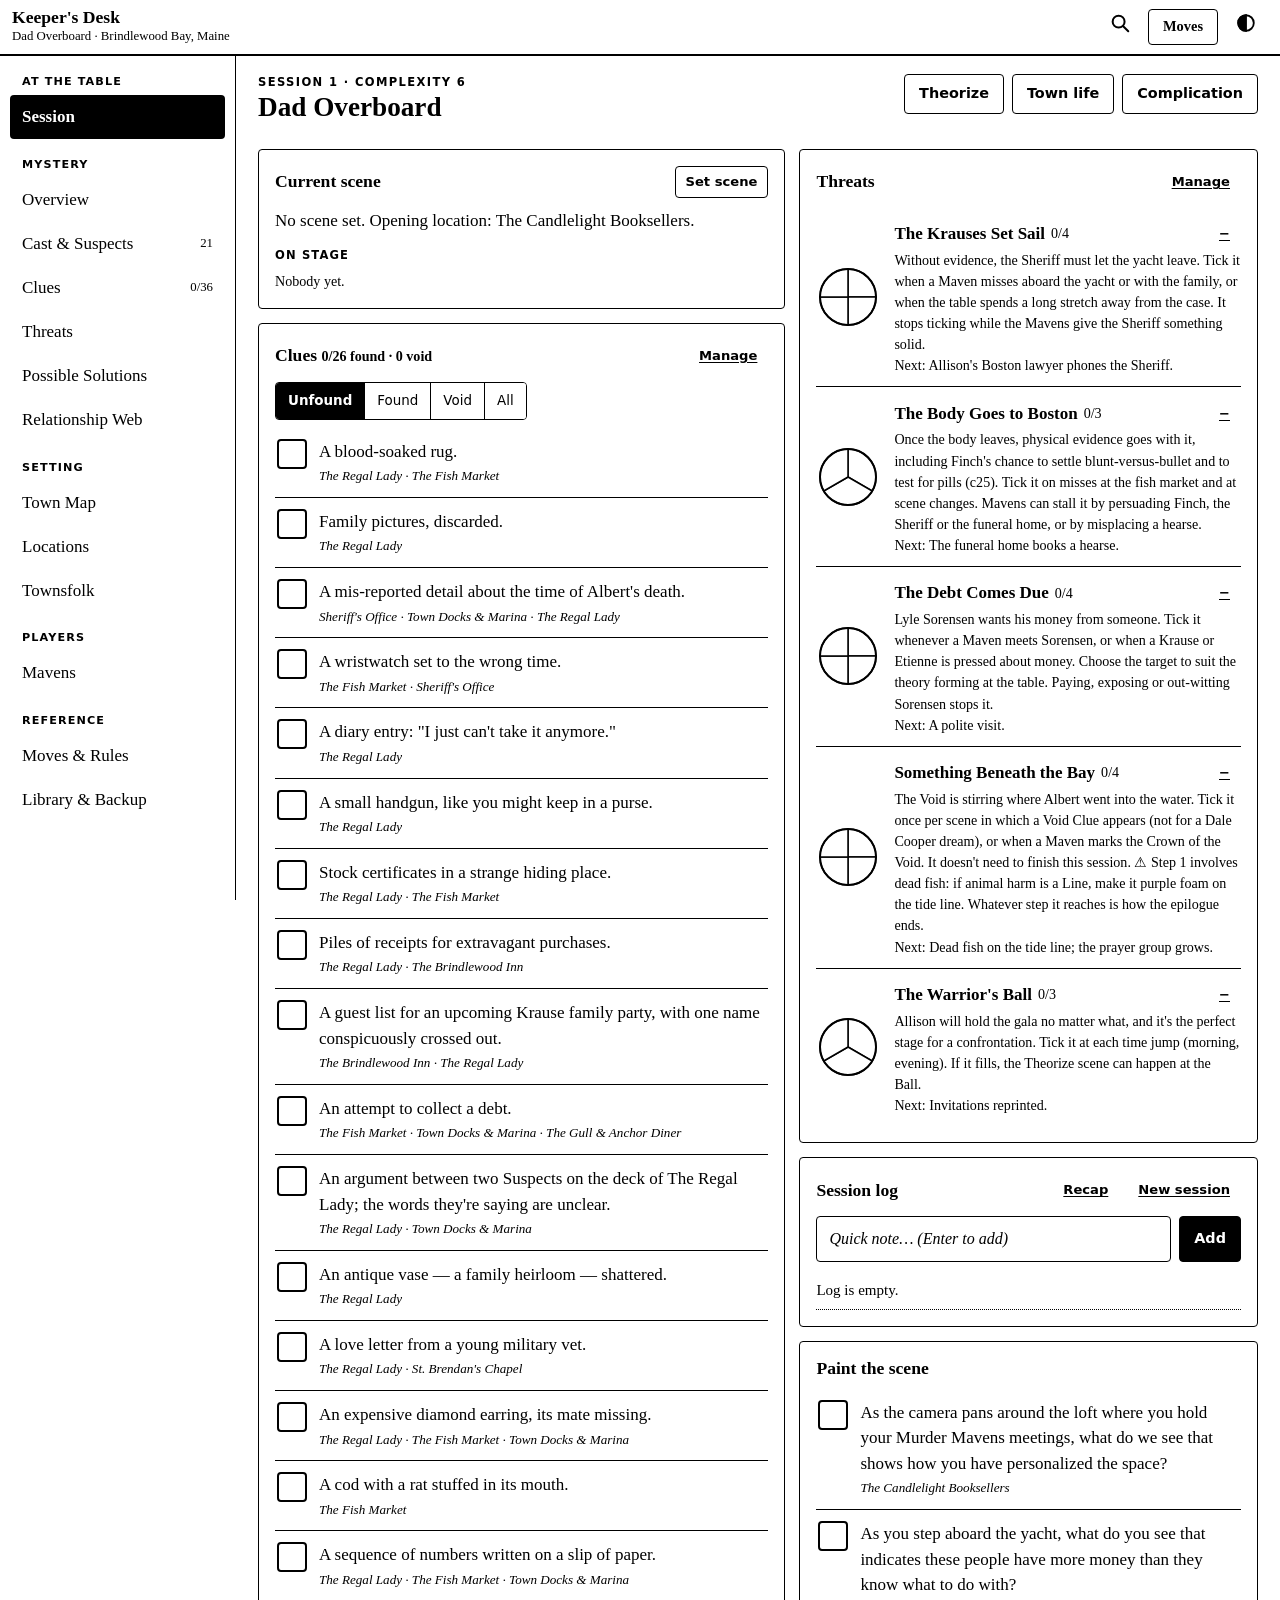
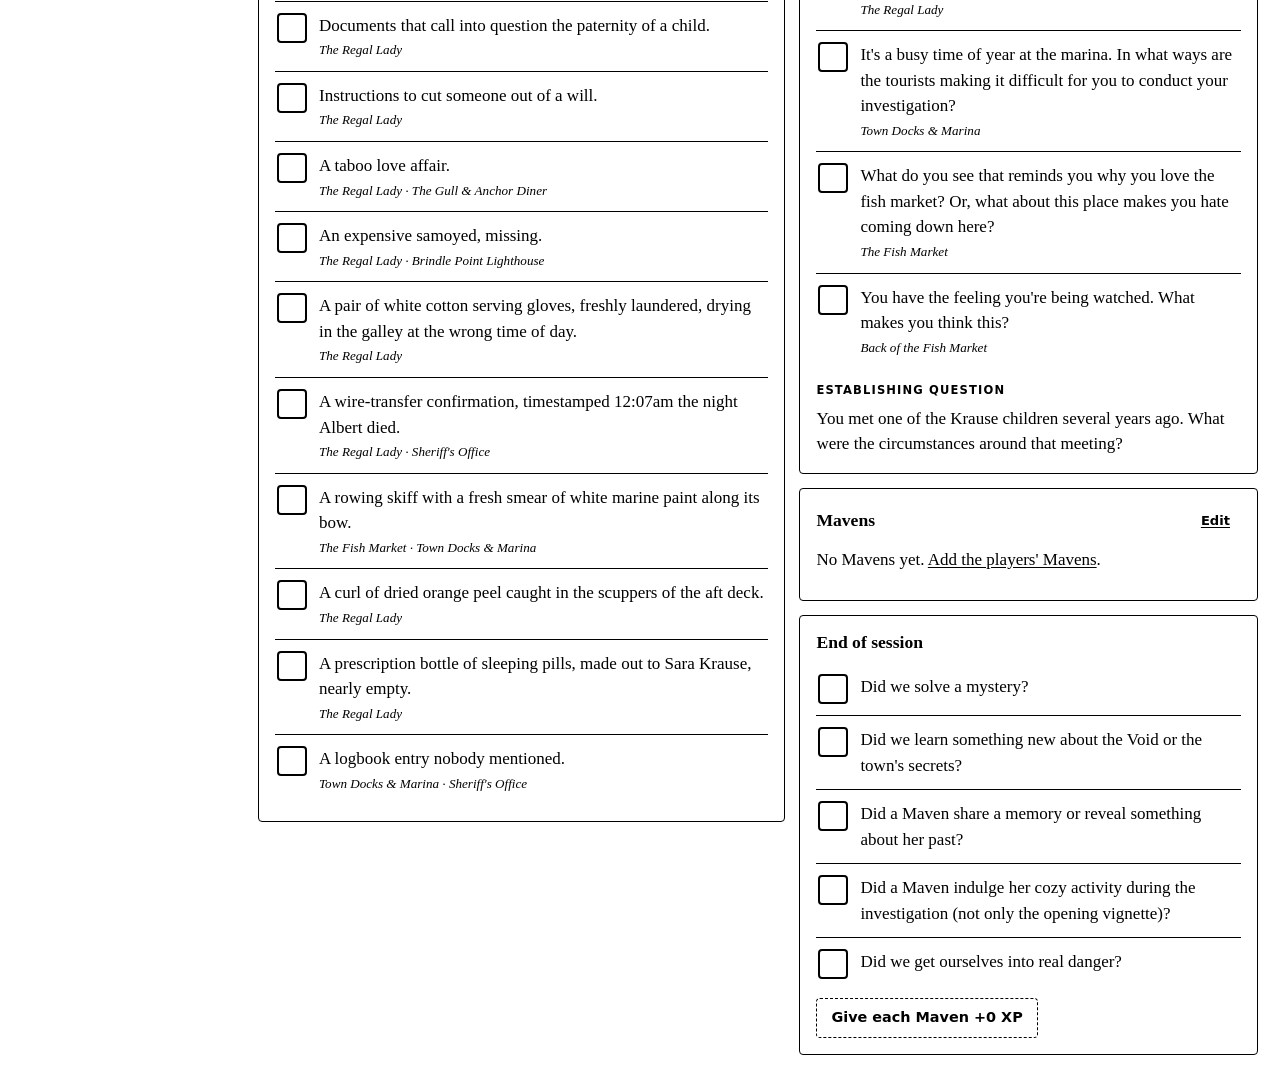
==== commit fb6e467d: "Add optional on-device AI (SmolLM2 360M) and session recap - Library card to turn on, download (~400" ====
--- a/index.html
+++ b/index.html
@@ -36,6 +36,7 @@
 <dialog id="modal"></dialog>
 <div id="toast" role="status"></div>
 <script src="js/seed.js"></script>
+<script src="js/ai.js"></script>
 <script src="js/app.js"></script>
 </body>
 </html>
